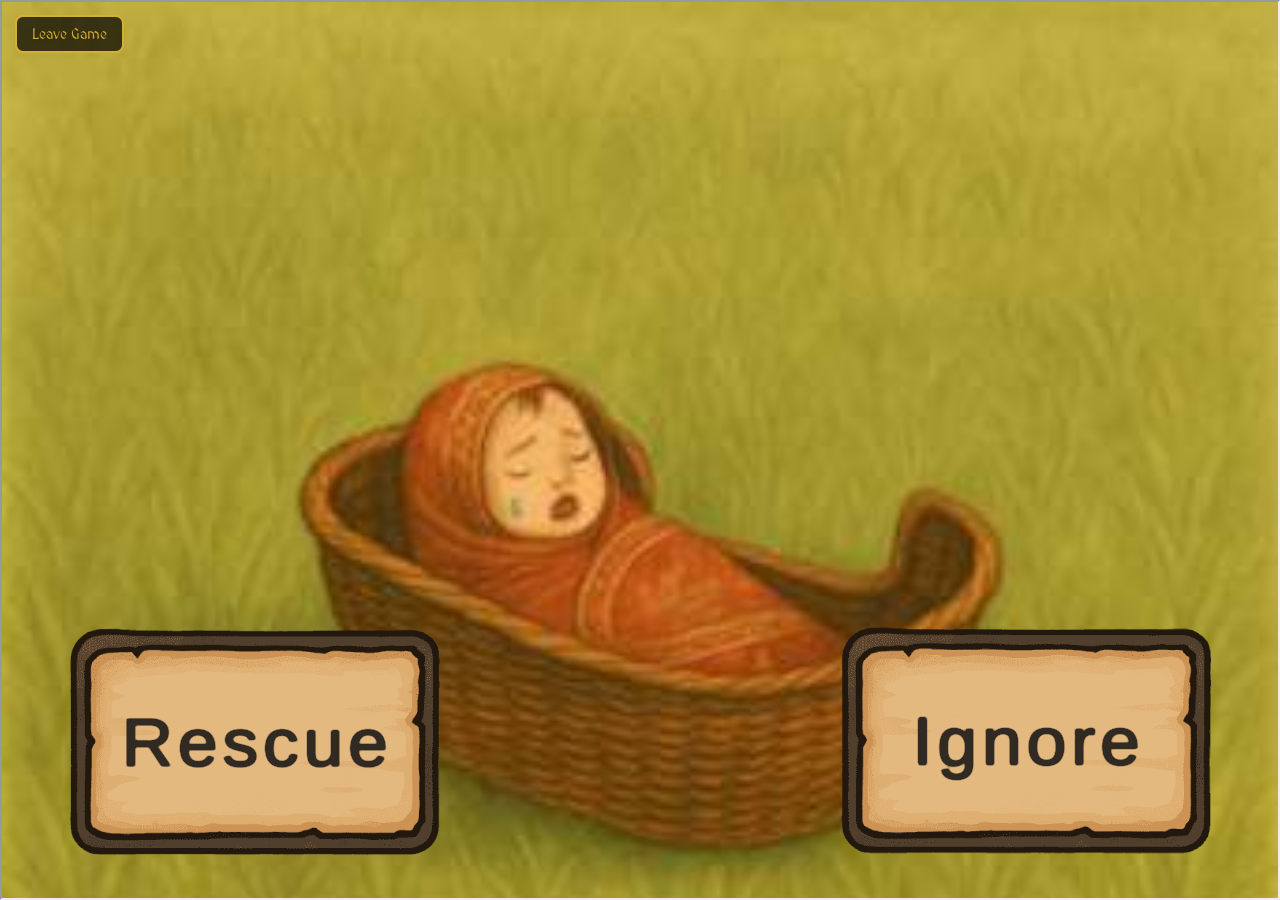
==== fullscreen.html @ 81049b24 "feat: add fullscreen page for mobile devices, remove obselete links" ====
<!DOCTYPE html>
<html lang="en">
<head>
    <meta charset="UTF-8">
    <meta name="viewport" content="width=device-width, initial-scale=1.0">
    <title>Medieval Rescue - Game Information</title>
    <link rel="stylesheet" href="css/style.css">
    <link href="https://fonts.googleapis.com/css2?family=MedievalSharp&family=Cinzel:wght@400;700&display=swap" rel="stylesheet">
</head>
<body>
    <div class="mobile-fullscreen-game" id="mobileFullscreenGame">
        <button class="leave-game-btn" id="leaveGameBtn">Leave Game</button>
        <iframe 
            src="./playable/playable.html" 
            class="mobile-game-frame"
            title="Medieval Rescue Game"
            allow="autoplay; fullscreen">
        </iframe>
    </div>
</body>
<script>    
    document.addEventListener('DOMContentLoaded', () => {
        let leaveBut = document.getElementById('leaveGameBtn');

        leaveBut.addEventListener('click', function () {
            window.location.href = "./index.html";
        });
    })
</script>
</html>
---- css/style.css ----
* {
    margin: 0;
    padding: 0;
    box-sizing: border-box;
}

body {
    font-family: 'Cinzel', serif;
    background: linear-gradient(135deg, #1a2a6c, #b21f1f, #fdbb2d);
    background-size: 400% 400%;
    animation: gradient 15s ease infinite;
    color: #f8f8f8;
    min-height: 100vh;
}

@keyframes gradient {
    0% { background-position: 0% 50%; }
    50% { background-position: 100% 50%; }
    100% { background-position: 0% 50%; }
}

.container {
    max-width: 1200px;
    margin: 0 auto;
    padding: 20px;
}

/* Header Styles */
.header {
    text-align: center;
    margin-bottom: 40px;
    padding: 20px;
    background: rgba(0, 0, 0, 0.7);
    border-radius: 15px;
    border: 2px solid #d4af37;
    box-shadow: 0 8px 32px rgba(0, 0, 0, 0.3);
}

.title {
    font-family: 'MedievalSharp', cursive;
    font-size: 3em;
    color: #d4af37;
    text-shadow: 3px 3px 5px rgba(0, 0, 0, 0.8);
    margin-bottom: 10px;
}

.subtitle {
    font-size: 1.3em;
    color: #f8f8f8;
    font-style: italic;
}

/* Ad Page Specific Styles */
.ad-page .main-content {
    display: grid;
    grid-template-columns: 1fr 1fr;
    gap: 40px;
    align-items: center;
}

/* Phone Simulator */
.phone-simulator {
    display: flex;
    justify-content: center;
    align-items: center;
    perspective: 1000px;
}

.phone-frame {
    width: 320px;
    height: 650px;
    background: #222;
    border-radius: 40px;
    padding: 15px;
    position: relative;
    border: 3px solid #d4af37;
    box-shadow: 
        0 20px 40px rgba(0, 0, 0, 0.6),
        inset 0 0 20px rgba(212, 175, 55, 0.3);
    transform: rotateY(-5deg);
    transition: transform 0.3s ease;
}

.phone-frame:hover {
    transform: rotateY(0deg);
}

.phone-notch {
    width: 60%;
    height: 25px;
    background: #222;
    border-bottom-left-radius: 15px;
    border-bottom-right-radius: 15px;
    position: absolute;
    top: 0;
    left: 50%;
    transform: translateX(-50%);
    z-index: 2;
}

.phone-screen {
    width: 100%;
    height: 100%;
    background: #000;
    border-radius: 30px;
    overflow: hidden;
    position: relative;
}

.unity-frame {
    width: 100%;
    height: 100%;
    border: none;
    background: #1a1a2e;
}

/* Ensure the parent is relative so absolute positioning works */
.phone-screen {
    position: relative; 
    /* maintain your existing styles for phone-screen here */
}

.game-overlay {
    position: absolute;
    top: 0;
    left: 0;
    width: 100%;
    height: 100%;
    background: rgba(0, 0, 0, 0.6); /* Semi-transparent black */
    z-index: 10; /* Sits on top of iframe */
    display: flex;
    justify-content: center;
    align-items: center;
    cursor: pointer;
    transition: opacity 0.3s ease;
}

/* Style the button/text inside */
.overlay-content {
    text-align: center;
    color: white;
    font-family: 'MedievalSharp', cursive;
    background: rgba(0, 0, 0, 0.8);
    padding: 15px 25px;
    border-radius: 8px;
    border: 2px solid #d4af37; /* Gold border */
    display: flex;
    flex-direction: column;
    align-items: center;
    gap: 10px;
}

.overlay-content .icon {
    font-size: 2rem;
}

/* STATE: When the game is active */
.game-overlay.is-playing {
    opacity: 0; /* Make it invisible */
    pointer-events: none;
}

.demo-overlay {
    position: absolute;
    top: 0;
    left: 0;
    width: 100%;
    height: 100%;
    background: linear-gradient(45deg, rgba(26, 42, 108, 0.8), rgba(178, 31, 31, 0.8));
    display: flex;
    flex-direction: column;
    justify-content: center;
    align-items: center;
    color: white;
    text-align: center;
    padding: 20px;
}

.demo-text {
    font-size: 1.5em;
    font-weight: bold;
    margin-bottom: 20px;
    color: #d4af37;
}

.phone-home-button {
    width: 60px;
    height: 60px;
    background: #333;
    border-radius: 50%;
    position: absolute;
    bottom: 10px;
    left: 50%;
    transform: translateX(-50%);
    border: 2px solid #444;
}

/* Game Info */
.game-info {
    padding: 30px;
}

.features {
    display: grid;
    gap: 20px;
    margin: 30px 0;
}

.feature {
    background: rgba(0, 0, 0, 0.6);
    padding: 20px;
    border-radius: 10px;
    border-left: 4px solid #d4af37;
    transition: transform 0.3s ease;
}

.feature:hover {
    transform: translateX(10px);
}

.feature .icon {
    font-size: 2em;
    margin-bottom: 10px;
    display: block;
}

.cta-section {
    text-align: center;
    margin-top: 40px;
}

.cta-button {
    display: inline-block;
    padding: 15px 30px;
    background: linear-gradient(45deg, #d4af37, #ffd700);
    color: #1a1a2e;
    text-decoration: none;
    border-radius: 25px;
    font-weight: bold;
    font-size: 1.1em;
    transition: all 0.3s ease;
    border: none;
    cursor: pointer;
    box-shadow: 0 5px 15px rgba(212, 175, 55, 0.4);
}

.cta-button:hover {
    transform: translateY(-3px);
    box-shadow: 0 8px 25px rgba(212, 175, 55, 0.6);
}

.cta-subtext {
    margin-top: 15px;
    font-style: italic;
    color: #ccc;
}

/* Game Page Specific Styles */
.game-page .game-details {
    max-width: 1000px;
    margin: 0 auto;
}

.breadcrumb {
    margin-bottom: 30px;
}

.breadcrumb a {
    color: #d4af37;
    text-decoration: none;
    font-weight: bold;
}

.breadcrumb a:hover {
    text-decoration: underline;
}

.story-section {
    background: rgba(0, 0, 0, 0.7);
    padding: 40px;
    border-radius: 15px;
    margin-bottom: 40px;
    border: 2px solid #d4af37;
}

.story-content {
    display: grid;
    grid-template-columns: 2fr 1fr;
    gap: 40px;
    align-items: start;
}

.story-text p {
    margin-bottom: 20px;
    line-height: 1.6;
    font-size: 1.1em;
}

.journey-list {
    list-style: none;
    margin: 25px 0;
}

.journey-list li {
    padding: 10px 0;
    font-size: 1.1em;
    border-bottom: 1px solid rgba(212, 175, 55, 0.3);
}

.medieval-art {
    display: flex;
    justify-content: center;
}

.art-frame {
    width: 200px;
    height: 250px;
    background: linear-gradient(45deg, #8B4513, #A0522D);
    border: 15px solid #5D4037;
    border-radius: 10px;
    position: relative;
    overflow: hidden;
    box-shadow: 0 10px 30px rgba(0, 0, 0, 0.5);
}

.knight-baby-scene {
    width: 100%;
    height: 100%;
    background: linear-gradient(180deg, #87CEEB 40%, #228B22 40%);
    position: relative;
}

.knight {
    position: absolute;
    bottom: 20px;
    left: 50%;
    transform: translateX(-50%);
    width: 40px;
    height: 60px;
    background: #333;
    border-radius: 5px;
}

.baby {
    position: absolute;
    bottom: 85px;
    left: 60%;
    width: 15px;
    height: 20px;
    background: #FFB6C1;
    border-radius: 50%;
}

.castle {
    position: absolute;
    right: 20px;
    bottom: 20px;
    width: 50px;
    height: 80px;
    background: #666;
    border-radius: 5px 5px 0 0;
}

/* Features Grid */
.game-features {
    margin-bottom: 40px;
}

.features-grid {
    display: grid;
    grid-template-columns: repeat(auto-fit, minmax(300px, 1fr));
    gap: 25px;
    margin-top: 30px;
}

.feature-card {
    background: rgba(0, 0, 0, 0.6);
    padding: 25px;
    border-radius: 10px;
    border-top: 4px solid #d4af37;
}

.feature-card h3 {
    color: #d4af37;
    margin-bottom: 15px;
}

.feature-card ul {
    list-style: none;
}

.feature-card li {
    padding: 8px 0;
    border-bottom: 1px solid rgba(255, 255, 255, 0.1);
}

/* Character Section */
.character-section {
    margin-bottom: 40px;
}

.characters {
    display: grid;
    grid-template-columns: repeat(auto-fit, minmax(250px, 1fr));
    gap: 25px;
    margin-top: 30px;
}

.character {
    background: rgba(0, 0, 0, 0.6);
    padding: 25px;
    border-radius: 10px;
    text-align: center;
    border: 1px solid rgba(212, 175, 55, 0.3);
}

.character h3 {
    color: #d4af37;
    margin-bottom: 15px;
}

/* Call to Action */
.call-to-action {
    text-align: center;
    background: rgba(212, 175, 55, 0.1);
    padding: 40px;
    border-radius: 15px;
    border: 2px solid #d4af37;
}

.download-buttons {
    display: flex;
    gap: 20px;
    justify-content: center;
    margin-top: 30px;
    flex-wrap: wrap;
}

.download-btn {
    padding: 15px 25px;
    background: linear-gradient(45deg, #d4af37, #ffd700);
    color: #1a1a2e;
    border: none;
    border-radius: 10px;
    font-weight: bold;
    cursor: pointer;
    transition: all 0.3s ease;
}

.download-btn:hover {
    transform: translateY(-3px);
    box-shadow: 0 5px 15px rgba(212, 175, 55, 0.4);
}

/* Footer */
.footer {
    text-align: center;
    margin-top: 50px;
    padding: 20px;
    border-top: 1px solid rgba(212, 175, 55, 0.3);
    color: #ccc;
}

.mobile-fullscreen-game {
    position: fixed;
    top: 0;
    left: 0;
    width: 100%;
    height: 100%;
    background: #000;
    z-index: 1000;
    display: block;
}

.mobile-game-frame {
    width: 100%;
    height: 100%;
    border: block;
}

.leave-game-btn {
    position: absolute;
    top: 15px;
    left: 15px;
    z-index: 1001;
    background: rgba(0, 0, 0, 0.7);
    color: #d4af37;
    border: 2px solid #d4af37;
    border-radius: 8px;
    padding: 8px 15px;
    font-family: 'MedievalSharp', cursive;
    font-size: 14px;
    cursor: pointer;
    transition: all 0.3s ease;
}

.leave-game-btn:hover {
    background: rgba(212, 175, 55, 0.2);
}

/* Responsive Design */
@media (max-width: 768px) {
    .ad-page .main-content {
        grid-template-columns: 1fr;
    }
    
    .story-content {
        grid-template-columns: 1fr;
    }
    
    .download-buttons {
        flex-direction: column;
        align-items: center;
    }
    
    .title {
        font-size: 2em;
    }
    
    .phone-frame {
        transform: none;
        width: 280px;
        height: 560px;
    }
}
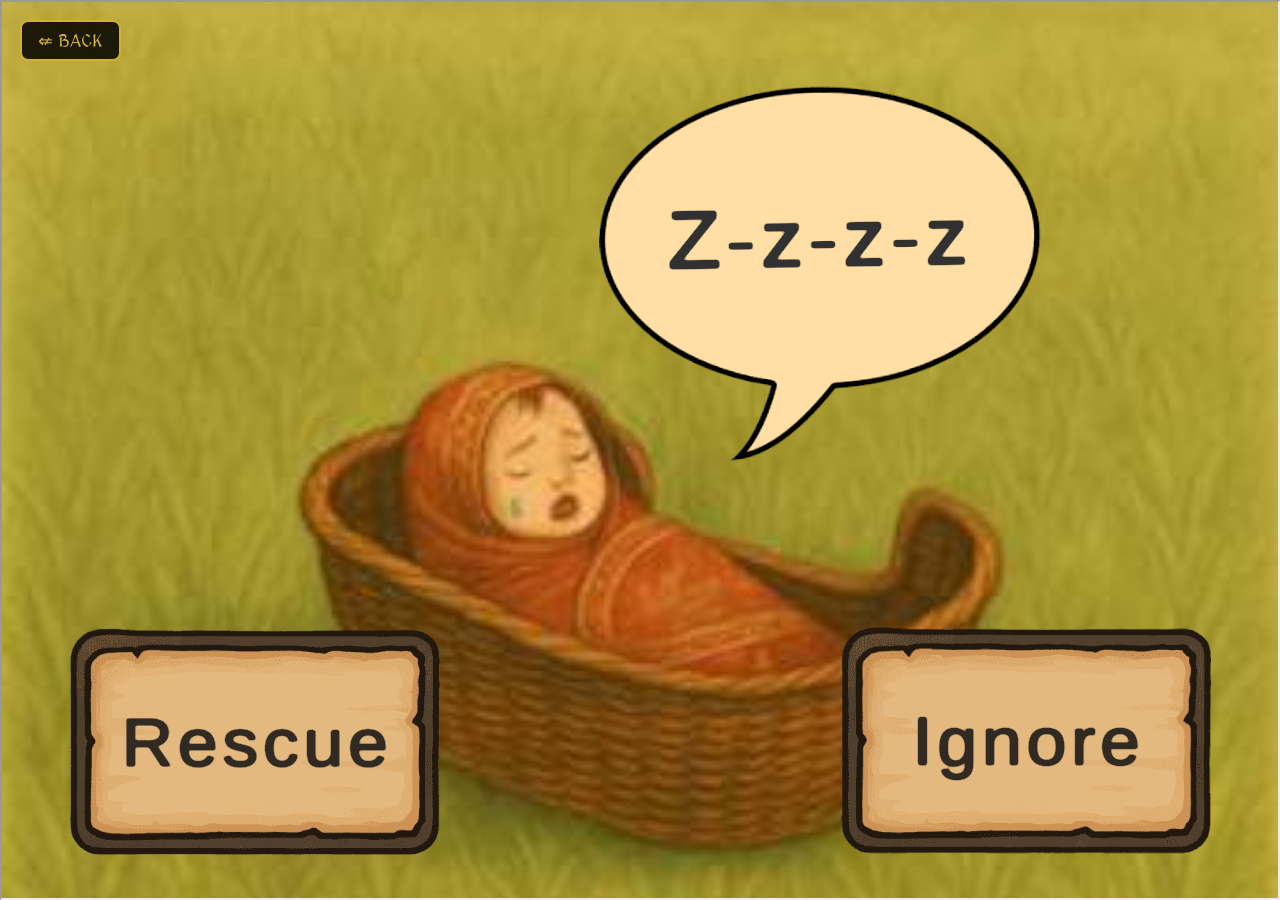
==== commit 963debeb: "feat: hub implemented, sci-fi page with build" ====
--- a/fullscreen.html
+++ b/fullscreen.html
@@ -1,30 +1,46 @@
-<!DOCTYPE html>
+<!doctype html>
 <html lang="en">
-<head>
-    <meta charset="UTF-8">
-    <meta name="viewport" content="width=device-width, initial-scale=1.0">
-    <title>Medieval Rescue - Game Information</title>
-    <link rel="stylesheet" href="css/style.css">
-    <link href="https://fonts.googleapis.com/css2?family=MedievalSharp&family=Cinzel:wght@400;700&display=swap" rel="stylesheet">
-</head>
-<body>
-    <div class="mobile-fullscreen-game" id="mobileFullscreenGame">
-        <button class="leave-game-btn" id="leaveGameBtn">Leave Game</button>
-        <iframe 
-            src="./playable/playable.html" 
-            class="mobile-game-frame"
-            title="Medieval Rescue Game"
-            allow="autoplay; fullscreen">
-        </iframe>
-    </div>
-</body>
-<script>    
-    document.addEventListener('DOMContentLoaded', () => {
-        let leaveBut = document.getElementById('leaveGameBtn');
+    <head>
+        <meta charset="UTF-8" />
+        <meta name="viewport" content="width=device-width, initial-scale=1.0" />
+        <title>Medieval Rescue - Fullscreen Demo</title>
+        <link rel="stylesheet" href="css/style.css" />
+        <link
+            href="https://fonts.googleapis.com/css2?family=MedievalSharp&family=Cinzel:wght@400;700&display=swap"
+            rel="stylesheet"
+        />
+    </head>
+    <body>
+        <div class="mobile-fullscreen-game" id="mobileFullscreenGame">
+            <iframe
+                src="./playable/playable.html"
+                class="mobile-game-frame"
+                title="Medieval Rescue Game"
+                allow="autoplay; fullscreen"
+            >
+            </iframe>
+        </div>
 
-        leaveBut.addEventListener('click', function () {
-            window.location.href = "./index.html";
-        });
-    })
-</script>
-</html>+        <button class="leave-game-btn" id="leaveGameBtn">
+            &nLeftarrow; Back
+        </button>
+
+        <!--<nav class="breadcrumb fullscreen-breadcrumb">
+            <a href="./index.html">Home</a>
+            <span class="breadcrumb-separator">›</span>
+            <a href="./medieval-ad.html">Ad</a>
+            <span class="breadcrumb-separator">›</span>
+            <span>Demo</span>
+        </nav>-->
+
+        <script>
+            document.addEventListener("DOMContentLoaded", () => {
+                let leaveBut = document.getElementById("leaveGameBtn");
+
+                leaveBut.addEventListener("click", function () {
+                    window.location.href = "./medieval-ad.html";
+                });
+            });
+        </script>
+    </body>
+</html>
--- a/css/style.css
+++ b/css/style.css
@@ -1,3 +1,4 @@
+/* style.css */
 * {
     margin: 0;
     padding: 0;
@@ -5,7 +6,7 @@
 }
 
 body {
-    font-family: 'Cinzel', serif;
+    font-family: "Cinzel", serif;
     background: linear-gradient(135deg, #1a2a6c, #b21f1f, #fdbb2d);
     background-size: 400% 400%;
     animation: gradient 15s ease infinite;
@@ -14,9 +15,15 @@
 }
 
 @keyframes gradient {
-    0% { background-position: 0% 50%; }
-    50% { background-position: 100% 50%; }
-    100% { background-position: 0% 50%; }
+    0% {
+        background-position: 0% 50%;
+    }
+    50% {
+        background-position: 100% 50%;
+    }
+    100% {
+        background-position: 0% 50%;
+    }
 }
 
 .container {
@@ -37,7 +44,7 @@
 }
 
 .title {
-    font-family: 'MedievalSharp', cursive;
+    font-family: "MedievalSharp", cursive;
     font-size: 3em;
     color: #d4af37;
     text-shadow: 3px 3px 5px rgba(0, 0, 0, 0.8);
@@ -48,6 +55,129 @@
     font-size: 1.3em;
     color: #f8f8f8;
     font-style: italic;
+}
+
+/* Hub (index) page */
+.hub-main {
+    display: grid;
+    grid-template-columns: minmax(0, 1.4fr) minmax(0, 1.6fr);
+    gap: 32px;
+    align-items: flex-start;
+}
+
+.hub-list {
+    display: flex;
+    flex-direction: column;
+    gap: 20px;
+}
+
+.hub-item {
+    display: block;
+    padding: 20px 22px;
+    background: rgba(0, 0, 0, 0.65);
+    border-radius: 16px;
+    border: 2px solid rgba(212, 175, 55, 0.3);
+    color: inherit;
+    text-decoration: none;
+    overflow: hidden;
+    transition: all 0.3s ease;
+    position: relative;
+}
+
+.hub-item::before {
+    content: "";
+    position: absolute;
+    inset: 0;
+    background: radial-gradient(
+        circle at top left,
+        rgba(212, 175, 55, 0.25),
+        transparent 55%
+    );
+    opacity: 0;
+    transition: opacity 0.3s ease;
+    pointer-events: none;
+}
+
+.hub-item-header h2 {
+    font-size: 1.4em;
+    margin-top: 6px;
+}
+
+.hub-tag {
+    display: inline-block;
+    padding: 4px 10px;
+    border-radius: 999px;
+    background: rgba(212, 175, 55, 0.1);
+    border: 1px solid rgba(212, 175, 55, 0.4);
+    font-size: 0.75rem;
+    text-transform: uppercase;
+    letter-spacing: 0.08em;
+}
+
+.hub-item-body {
+    max-height: 68px;
+    margin-top: 10px;
+    overflow: hidden;
+    transition: max-height 0.35s ease;
+    font-size: 0.95rem;
+}
+
+.hub-item-body p {
+    margin-bottom: 8px;
+}
+
+.hub-item-body ul {
+    list-style: none;
+    padding-left: 0;
+}
+
+.hub-item-body li {
+    position: relative;
+    padding-left: 16px;
+    margin-bottom: 4px;
+    font-size: 0.9rem;
+}
+
+.hub-item-body li::before {
+    content: "•";
+    position: absolute;
+    left: 0;
+    color: #d4af37;
+}
+
+.hub-item:hover {
+    border-color: #d4af37;
+    transform: translateX(6px);
+    box-shadow: 0 10px 26px rgba(0, 0, 0, 0.6);
+}
+
+.hub-item:hover::before {
+    opacity: 1;
+}
+
+.hub-item:hover .hub-item-body {
+    max-height: 300px;
+}
+
+.hub-description {
+    padding: 24px 26px;
+    background: rgba(0, 0, 0, 0.7);
+    border-radius: 16px;
+    border: 2px solid rgba(212, 175, 55, 0.4);
+}
+
+.hub-description p {
+    margin-top: 10px;
+    line-height: 1.6;
+}
+
+.hub-description ul {
+    margin-top: 12px;
+    margin-left: 18px;
+}
+
+.hub-description li {
+    margin-bottom: 6px;
 }
 
 /* Ad Page Specific Styles */
@@ -74,7 +204,7 @@
     padding: 15px;
     position: relative;
     border: 3px solid #d4af37;
-    box-shadow: 
+    box-shadow:
         0 20px 40px rgba(0, 0, 0, 0.6),
         inset 0 0 20px rgba(212, 175, 55, 0.3);
     transform: rotateY(-5deg);
@@ -114,20 +244,14 @@
     background: #1a1a2e;
 }
 
-/* Ensure the parent is relative so absolute positioning works */
-.phone-screen {
-    position: relative; 
-    /* maintain your existing styles for phone-screen here */
-}
-
 .game-overlay {
     position: absolute;
     top: 0;
     left: 0;
     width: 100%;
     height: 100%;
-    background: rgba(0, 0, 0, 0.6); /* Semi-transparent black */
-    z-index: 10; /* Sits on top of iframe */
+    background: rgba(0, 0, 0, 0.6);
+    z-index: 10;
     display: flex;
     justify-content: center;
     align-items: center;
@@ -135,15 +259,14 @@
     transition: opacity 0.3s ease;
 }
 
-/* Style the button/text inside */
 .overlay-content {
     text-align: center;
     color: white;
-    font-family: 'MedievalSharp', cursive;
+    font-family: "MedievalSharp", cursive;
     background: rgba(0, 0, 0, 0.8);
     padding: 15px 25px;
     border-radius: 8px;
-    border: 2px solid #d4af37; /* Gold border */
+    border: 2px solid #d4af37;
     display: flex;
     flex-direction: column;
     align-items: center;
@@ -154,45 +277,9 @@
     font-size: 2rem;
 }
 
-/* STATE: When the game is active */
 .game-overlay.is-playing {
-    opacity: 0; /* Make it invisible */
+    opacity: 0;
     pointer-events: none;
-}
-
-.demo-overlay {
-    position: absolute;
-    top: 0;
-    left: 0;
-    width: 100%;
-    height: 100%;
-    background: linear-gradient(45deg, rgba(26, 42, 108, 0.8), rgba(178, 31, 31, 0.8));
-    display: flex;
-    flex-direction: column;
-    justify-content: center;
-    align-items: center;
-    color: white;
-    text-align: center;
-    padding: 20px;
-}
-
-.demo-text {
-    font-size: 1.5em;
-    font-weight: bold;
-    margin-bottom: 20px;
-    color: #d4af37;
-}
-
-.phone-home-button {
-    width: 60px;
-    height: 60px;
-    background: #333;
-    border-radius: 50%;
-    position: absolute;
-    bottom: 10px;
-    left: 50%;
-    transform: translateX(-50%);
-    border: 2px solid #444;
 }
 
 /* Game Info */
@@ -262,7 +349,11 @@
 }
 
 .breadcrumb {
-    margin-bottom: 30px;
+    margin-bottom: 20px;
+    display: inline-flex;
+    align-items: center;
+    gap: 6px;
+    font-size: 0.9rem;
 }
 
 .breadcrumb a {
@@ -275,6 +366,56 @@
     text-decoration: underline;
 }
 
+.breadcrumb-separator {
+    opacity: 0.6;
+}
+
+/* === FULLSCREEN UI UPDATES (BUTTON & BREADCRUMBS) === */
+
+/* Left Button: Compact & Fixed Top-Left */
+.leave-game-btn {
+    position: fixed;
+    top: 20px;
+    left: 20px;
+    z-index: 1100;
+
+    background: rgba(0, 0, 0, 0.85);
+    color: #d4af37;
+    border: 2px solid #d4af37;
+    border-radius: 8px;
+    padding: 8px 16px;
+
+    font-family: "MedievalSharp", cursive;
+    font-size: 1.1rem;
+    cursor: pointer;
+    transition: all 0.3s ease;
+    text-transform: uppercase;
+}
+
+.leave-game-btn:hover {
+    background: rgba(212, 175, 55, 0.2);
+    box-shadow: 0 0 10px #d4af37;
+}
+
+/* Breadcrumbs: Fixed Top-Right */
+.fullscreen-breadcrumb {
+    position: fixed;
+    right: 20px;
+    top: 20px;
+    left: auto;
+    bottom: auto;
+    z-index: 1100;
+
+    background: rgba(0, 0, 0, 0.85);
+    padding: 8px 16px;
+    border-radius: 999px;
+    border: 1px solid rgba(212, 175, 55, 0.4);
+
+    font-size: 0.8rem;
+    white-space: nowrap;
+}
+
+/* Story/Art Sections */
 .story-section {
     background: rgba(0, 0, 0, 0.7);
     padding: 40px;
@@ -312,11 +453,52 @@
     justify-content: center;
 }
 
+.scifi-page .title {
+    font-family: "Cinzel", serif;
+}
+
+.scifi-frame {
+    border-color: #5ddcff;
+    box-shadow:
+        0 20px 40px rgba(0, 0, 0, 0.6),
+        inset 0 0 20px rgba(93, 220, 255, 0.4);
+}
+
+.scifi-art .art-frame {
+    background: linear-gradient(45deg, #0b1020, #223);
+    border-color: #1f3b4d;
+}
+
+.scifi-scene {
+    background: radial-gradient(
+        circle at top,
+        #4b7fff 10%,
+        #020711 55%,
+        #000 100%
+    );
+}
+
+.scifi-scene .station {
+    background: linear-gradient(180deg, #7f8c8d, #2c3e50);
+    border-radius: 50%;
+    width: 70px;
+}
+
+.scifi-scene .fighter {
+    background: #e74c3c;
+    border-radius: 4px;
+    width: 28px;
+}
+
+.scifi-scene .core {
+    background: #f1c40f;
+}
+
 .art-frame {
     width: 200px;
     height: 250px;
-    background: linear-gradient(45deg, #8B4513, #A0522D);
-    border: 15px solid #5D4037;
+    background: linear-gradient(45deg, #8b4513, #a0522d);
+    border: 15px solid #5d4037;
     border-radius: 10px;
     position: relative;
     overflow: hidden;
@@ -326,7 +508,7 @@
 .knight-baby-scene {
     width: 100%;
     height: 100%;
-    background: linear-gradient(180deg, #87CEEB 40%, #228B22 40%);
+    background: linear-gradient(180deg, #87ceeb 40%, #228b22 40%);
     position: relative;
 }
 
@@ -347,7 +529,7 @@
     left: 60%;
     width: 15px;
     height: 20px;
-    background: #FFB6C1;
+    background: #ffb6c1;
     border-radius: 50%;
 }
 
@@ -478,48 +660,50 @@
     border: block;
 }
 
-.leave-game-btn {
-    position: absolute;
-    top: 15px;
-    left: 15px;
-    z-index: 1001;
-    background: rgba(0, 0, 0, 0.7);
-    color: #d4af37;
-    border: 2px solid #d4af37;
-    border-radius: 8px;
-    padding: 8px 15px;
-    font-family: 'MedievalSharp', cursive;
-    font-size: 14px;
-    cursor: pointer;
-    transition: all 0.3s ease;
-}
-
-.leave-game-btn:hover {
-    background: rgba(212, 175, 55, 0.2);
-}
-
 /* Responsive Design */
+@media (max-width: 900px) {
+    .hub-main {
+        grid-template-columns: 1fr;
+    }
+}
+
 @media (max-width: 768px) {
     .ad-page .main-content {
         grid-template-columns: 1fr;
     }
-    
+
     .story-content {
         grid-template-columns: 1fr;
     }
-    
+
     .download-buttons {
         flex-direction: column;
         align-items: center;
     }
-    
+
     .title {
         font-size: 2em;
     }
-    
+
     .phone-frame {
         transform: none;
         width: 280px;
         height: 560px;
     }
-}+
+    .hub-item-body {
+        max-height: 300px;
+    }
+
+    /* On small screens, hide the middle breadcrumb part to prevent overlap */
+    .fullscreen-breadcrumb span:nth-child(2),
+    .fullscreen-breadcrumb a:nth-child(3) {
+        display: none;
+    }
+
+    /* Also hide separators if we hide elements */
+    .fullscreen-breadcrumb .breadcrumb-separator:nth-of-type(1),
+    .fullscreen-breadcrumb .breadcrumb-separator:nth-of-type(2) {
+        display: none;
+    }
+}
